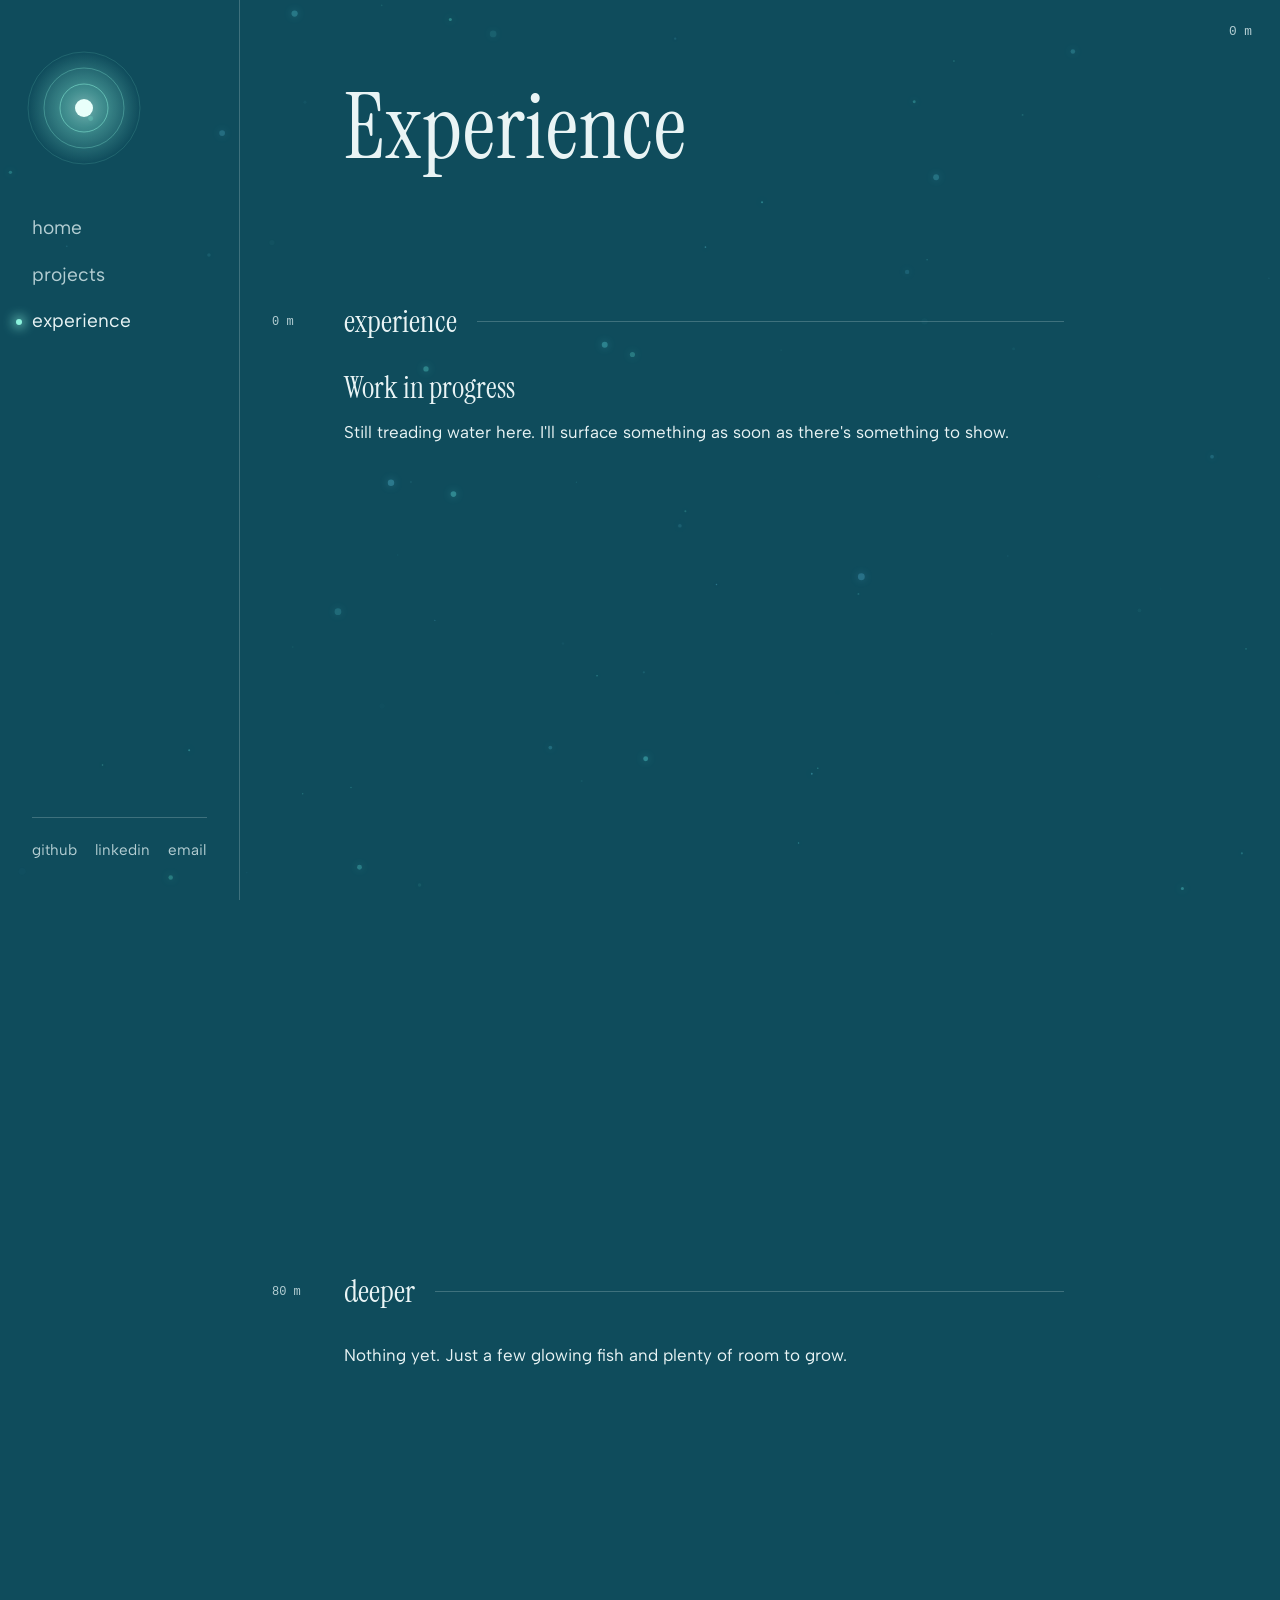
==== experience.html @ df3774f7 "Add files via upload" ====
<!DOCTYPE html>
<html lang="en">
<head>
<meta charset="utf-8">
<meta name="viewport" content="width=device-width, initial-scale=1, viewport-fit=cover">
<title>Experience | Michael Lam Huynh's website</title>
<meta name="description" content="Experience page for Michael Lam Huynh, a data science student at UC San Diego.">
<meta name="author" content="Michael Lam Huynh">
<meta name="theme-color" content="#0F4C5C">
<link rel="canonical" href="https://michaellamhuynh.dev/experience.html">
<meta property="og:type" content="website">
<meta property="og:title" content="Experience | Michael Lam Huynh's website">
<meta property="og:description" content="Experience page for Michael Lam Huynh, a data science student at UC San Diego.">
<meta property="og:url" content="https://michaellamhuynh.dev/experience.html">
<link rel="icon" href="data:image/svg+xml,&lt;svg xmlns=%22http://www.w3.org/2000/svg%22 viewBox=%220 0 100 100%22&gt;&lt;text y=%22.9em%22 font-size=%2290%22&gt;&#127754;&lt;/text&gt;&lt;/svg&gt;">
<link href="https://fonts.googleapis.com/css2?family=Albert+Sans:wght@300;400;500;600&amp;family=Instrument+Serif:ital@0;1&amp;display=swap" rel="stylesheet">
<link rel="stylesheet" href="styles.css">
</head>
<body data-depth=".95">
<canvas id="sea" aria-hidden="true"></canvas>
<div id="gauge" aria-hidden="true">0 m</div>
<div class="shell">
  <aside class="side">
    <a href="index.html" aria-label="Home">
      <svg class="orb" viewBox="0 0 120 120" aria-hidden="true">
        <defs><radialGradient id="g"><stop offset="0" stop-color="#C9FFF3"/><stop offset=".35" stop-color="#8CF3DD" stop-opacity=".7"/><stop offset="1" stop-color="#8CF3DD" stop-opacity="0"/></radialGradient></defs>
        <circle cx="60" cy="60" r="56" fill="url(#g)" opacity=".55"/>
        <circle cx="60" cy="60" r="9" fill="#E9FFFA"/>
        <g fill="none" stroke="#8CF3DD"><circle cx="60" cy="60" r="24" stroke-opacity=".5"/><circle cx="60" cy="60" r="40" stroke-opacity=".3"/><circle cx="60" cy="60" r="56" stroke-opacity=".15"/></g>
      </svg>
    </a>
    <nav class="nav" aria-label="Pages">
      <a href="index.html">home</a>
      <a href="projects.html">projects</a>
      <a aria-current="page" href="experience.html">experience</a>
    </nav>
    <div class="social">
      <a href="https://github.com/MichaelHuynh28">github</a>
      <a href="https://www.linkedin.com/in/michael-huynh-b6799438b">linkedin</a>
      <a href="mailto:michael.lam.huynh@gmail.com">email</a>
    </div>
  </aside>

  <main>
    <section id="experience">
      <div class="head">
        <h1>Experience</h1>
      </div>
      <div class="sec tall">
        <h2><span class="d">0 m</span>experience</h2>
        <div class="row">
          <h3>Work in progress</h3>
          <p class="desc">Still treading water here. I'll surface something as soon as there's something to show.</p>
        </div>
      </div>
      <div class="sec">
        <h2><span class="d">80 m</span>deeper</h2>
        <p>Nothing yet. Just a few glowing fish and plenty of room to grow.</p>
      </div>
    </section>
  </main>
</div>
<script src="site.js" defer></script>
</body>
</html>
---- styles.css ----
/* ==========================================================================
   MICHAEL'S PORTFOLIO - styles.css
   --------------------------------------------------------------------------
   TABLE OF CONTENTS (use Ctrl+F and search the number, e.g. "[3]")
     [1] Colors and basic setup
     [2] Page layout (sidebar + main area)
     [3] Sidebar (orb, nav links, social links)
     [4] Main content area and headings
     [5] Home page sections (about, experience, project rows)
     [6] Projects page (carousel, detail sections, tags)
     [7] Fade-in on scroll (projects page)
     [8] Phone and small-screen layout
     [9] Dive-in intro animation

   TIP: Units used here:
     px  = fixed size
     rem = size relative to the page's base text size (1rem is about 16px)
     %   = percent of the parent element
   ========================================================================== */


/* ==========================================================================
   [1] COLORS AND BASIC SETUP
   ========================================================================== */

/* Color variables. Change a color here and it updates everywhere. */
:root {
  --ink: #E9F4F5;                    /* main text color */
  --muted: #B4CED3;                  /* softer text (dates, captions, nav) */
  --rule: rgba(233, 244, 245, .22);  /* thin divider lines */
  --accent: #8CF3DD;                 /* glowing teal highlight */
  --mono: ui-monospace, "SF Mono", Menlo, Consolas, monospace;  /* font for depth numbers */

  /* Keeps content clear of phone notches and bars. Leave these alone. */
  box-sizing: border-box;
  padding-top: env(safe-area-inset-top, 0px);
  padding-bottom: env(safe-area-inset-bottom, 0px);
}

html {
  scroll-padding-top: env(safe-area-inset-top, 0px);
  /* TO ZOOM THE WHOLE PAGE OUT: add a line here like  font-size: 93.75%;
     (100% is normal. Smaller number = everything shrinks. Text sizes
     below use rem, so they scale with this.) */
}

/* Makes padding and borders count inside an element's width. Leave alone. */
* {
  box-sizing: border-box;
}

/* Anything with the "hidden" attribute stays hidden. */
[hidden] {
  display: none !important;
}

/* The whole page: base text color, font, size, and line spacing.
   The background color here is only a starting color; site.js changes it
   as you scroll deeper. */
body {
  margin: 0;
  background: #0F4C5C;
  color: var(--ink);
  font: 400 1.0625rem/1.7 "Albert Sans", "Helvetica Neue", Arial, sans-serif;
  /*     weight size    line-height  font family and fallbacks */
}

/* All links: color, underline style, and the fade when hovering. */
a {
  color: var(--ink);
  text-decoration-color: var(--rule);
  text-underline-offset: 4px;
  transition: text-decoration-color .2s, color .2s;
}

a:hover {
  color: var(--accent);
  text-decoration-color: var(--accent);
}

/* The outline shown when you tab through links with the keyboard. */
a:focus-visible {
  outline: 2px solid var(--accent);
  outline-offset: 3px;
  border-radius: 2px;
}


/* ==========================================================================
   [2] PAGE LAYOUT (sidebar + main area)
   ========================================================================== */

/* The glowing particles. This canvas sits behind everything and fills the
   screen. pointer-events:none lets clicks pass through it. */
#sea {
  position: fixed;
  inset: 0;
  width: 100%;
  height: 100%;
  pointer-events: none;
  z-index: 0;
}

/* The depth gauge in the top right ("0 m" to "200 m"). */
#gauge {
  position: fixed;
  top: calc(24px + env(safe-area-inset-top, 0px));
  right: 28px;          /* distance from the right edge of the window */
  z-index: 3;
  font: 500 .8rem var(--mono);
  color: var(--muted);
}

/* The two-column layout: sidebar on the left, content on the right.
   240px is the sidebar's width. "1fr" means "all remaining space".
   TO MOVE THE SIDEBAR AWAY FROM THE LEFT EDGE: add these two lines inside
   this block to center the whole layout:
       max-width: 1200px;   (smaller number = sidebar sits further right)
       margin: 0 auto; */
.shell {
  display: grid;
  grid-template-columns: 240px 1fr;
  max-width: 2000px;
  margin: 0 auto;
  min-height: 100vh;
  position: relative;
  z-index: 1;
}


/* ==========================================================================
   [3] SIDEBAR
   ========================================================================== */

/* The sidebar itself. "sticky" keeps it in place while the page scrolls. */
.side {
  position: sticky;
  top: 0;
  height: 100vh;
  padding: 48px 32px 36px;   /* top, left/right, bottom spacing */
  border-right: 1px solid var(--rule);   /* the thin line beside it */
  display: flex;
  flex-direction: column;
  gap: 44px;                 /* space between orb, nav, and social links */
}

/* The glowing orb at the top. */
.orb {
  display: block;
  width: 120px;
  height: 120px;
  margin-left: -8px;
}

/* The list of page links (home, projects, experience). */
.nav {
  display: flex;
  flex-direction: column;
  gap: 14px;   /* space between links */
}

/* Each nav link. The transition makes the slide and glow smooth. */
.nav a {
  text-decoration: none;
  color: var(--muted);
  font-size: 1.2rem;
  position: relative;
  align-self: flex-start;
  transition: transform .3s ease, color .3s ease, text-shadow .3s ease;
}

/* The small glowing dot that appears left of a link. Hidden until hover. */
.nav a::before {
  content: "";
  position: absolute;
  left: -16px;
  top: 50%;
  width: 6px;
  height: 6px;
  margin-top: -3px;
  border-radius: 50%;
  background: var(--accent);
  opacity: 0;
  transform: scale(.3);
  transition: opacity .3s ease, transform .3s ease, box-shadow .3s ease;
}

/* Hover (or keyboard focus): the link slides right 8px and glows. */
.nav a:hover,
.nav a:focus-visible {
  color: var(--ink);
  transform: translateX(8px);
  text-shadow: 0 0 14px rgba(140, 243, 221, .75);
}

/* On hover, the dot appears and glows. */
.nav a:hover::before,
.nav a:focus-visible::before {
  opacity: .7;
  transform: scale(1);
  box-shadow: 0 0 10px var(--accent);
}

/* The link for the page you're currently on: bright text and a glowing dot. */
.nav a[aria-current="page"] {
  color: var(--ink);
}

.nav a[aria-current="page"]::before {
  opacity: 1;
  transform: scale(1);
  box-shadow: 0 0 12px 2px var(--accent);
}

/* The github / linkedin / email links at the bottom of the sidebar.
   margin-top:auto pushes them to the bottom. */
.social {
  margin-top: auto;
  display: flex;
  gap: 18px;
  border-top: 1px solid var(--rule);
  padding-top: 20px;
  font-size: .95rem;
}

.social a {
  color: var(--muted);
  text-decoration: none;
  display: inline-block;
  transition: transform .3s ease, color .3s ease, text-shadow .3s ease;
}

/* Hover: the social link lifts up 3px and glows teal. */
.social a:hover,
.social a:focus-visible {
  color: var(--accent);
  transform: translateY(-3px);
  text-shadow: 0 0 12px rgba(140, 243, 221, .8);
}

/* For people whose devices ask for less motion: turn off the sliding. */
@media (prefers-reduced-motion: reduce) {
  .nav a,
  .social a {
    transition: none;
  }

  .nav a:hover,
  .nav a:focus-visible,
  .social a:hover,
  .social a:focus-visible {
    transform: none;
  }
}


/* ==========================================================================
   [4] MAIN CONTENT AREA AND HEADINGS
   ========================================================================== */

/* The content area to the right of the sidebar.
   Padding order: top, right, bottom, left. The large left padding (104px)
   leaves room for the depth markers in the margin. The big bottom padding
   lets you scroll far enough to reach the deepest color. */
main {
  padding: 80px 56px 36vh 104px;
  max-width: 900px;
}

/* Heading fonts: Instrument Serif for the name, section titles, and
   project titles. */
h1,
.sec h2,
.row h3 {
  font-family: "Instrument Serif", Georgia, "Times New Roman", serif;
  font-weight: 400;
}

/* The big name title. letter-spacing is the gap between letters (raised
   a little because it looked squished before). clamp(smallest, ideal,
   largest) lets the size shrink on small screens. */
h1 {
  font-size: clamp(3rem, 8vw, 5.6rem);
  letter-spacing: .01em;
  line-height: 1.08;
  margin: 0 0 24px;
}

/* The block holding the page title. margin-bottom is the gap below it. */
.head {
  margin-bottom: 128px;
}

/* The small gray line under "Projects" ("Newest near the surface..."). */
.hint {
  color: var(--muted);
  margin: 0;
}

/* One section of a page (about, experience, projects, contact).
   margin-bottom is the empty space before the next section, which is what
   makes you scroll "deeper" between sections. */
.sec {
  margin-bottom: 160px;
  max-width: 720px;
}

/* Section titles (about, experience, ...) with a line stretching after them. */
.sec h2 {
  position: relative;
  display: flex;
  align-items: center;
  gap: 20px;
  font-size: 1.95rem;
  line-height: 1.1;
  margin: 0 0 32px;
}

/* The thin horizontal line after each section title. */
.sec h2::after {
  content: "";
  flex: 1;
  height: 1px;
  background: var(--rule);
}

/* The depth marker ("15 m") sitting in the left margin beside a heading.
   left:-72px puts it 72px to the left of the heading. */
.d {
  position: absolute;
  left: -72px;
  top: 50%;
  transform: translateY(-50%);
  font: 500 .75rem var(--mono);
  color: var(--muted);
  white-space: nowrap;
}

/* Regular paragraphs. max-width keeps lines a comfortable length to read. */
p {
  margin: 0 0 14px;
  max-width: 62ch;
}


/* ==========================================================================
   [5] HOME PAGE SECTIONS
   ========================================================================== */

/* The two intro paragraphs in "about" (bigger and lighter than normal). */
.about {
  font-size: 1.25rem;
  line-height: 1.65;
  font-weight: 300;
}

/* One entry (a project or experience item) on the home page.
   It's a grid with two columns: the title (left) and the date (right). */
.row {
  display: grid;
  grid-template-columns: 1fr auto;
  gap: 2px 24px;
  margin-bottom: 72px;   /* space between entries */
}

/* The entry's title (e.g. "Safe Harbor"). */
.row h3 {
  font-size: 1.9rem;
  line-height: 1.15;
  margin: 0;
}

/* The date on the right (e.g. "Apr 2026"). */
.row .date {
  font: 500 .8rem var(--mono);
  color: var(--muted);
  align-self: center;
}

/* The gray line under the title ("DataHacks 2026, 48 hours, with ..."). */
.row .meta {
  grid-column: 1 / -1;   /* span the full width */
  color: var(--muted);
  margin: 0;
}

/* The short description. */
.row .desc {
  grid-column: 1 / -1;
  margin: 10px 0 8px;
}

/* The links under an entry ("Full details", "Devpost"). */
.row .links {
  grid-column: 1 / -1;
  display: flex;
  gap: 20px;
}

/* The row of links in the contact section (email, linkedin, ...). */
.contact {
  display: flex;
  flex-wrap: wrap;
  gap: 8px 28px;
  font-size: 1.15rem;
}


/* ==========================================================================
   [6] PROJECTS PAGE
   ========================================================================== */

/* ---- Screenshot carousel ---- */

/* The carousel box. */
.carousel {
  position: relative;
  margin: 0 0 20px;
  max-width: 720px;
}

/* The scrolling strip that holds the screenshots. Slides snap into place
   as you swipe. The scrollbar is hidden. */
.slides {
  display: flex;
  overflow-x: auto;
  scroll-snap-type: x mandatory;
  scrollbar-width: none;
  border-radius: 4px;
  border: 1px solid var(--rule);
}

/* Hides the scrollbar in Chrome, Safari, and Brave. */
.slides::-webkit-scrollbar {
  display: none;
}

/* One slide (screenshot + caption). Each takes the full width. */
.slide {
  flex: 0 0 100%;
  scroll-snap-align: center;
  margin: 0;
  background: #02080F;
}

/* The picture area. aspect-ratio keeps every slide the same shape. */
.slide .frame {
  aspect-ratio: 16 / 10;
  display: flex;
  align-items: center;
  justify-content: center;
}

.slide img {
  max-width: 100%;
  max-height: 100%;
  display: block;
}

/* The caption under each screenshot. */
.slide figcaption {
  padding: 10px 14px;
  font-size: .92rem;
  color: var(--muted);
  border-top: 1px solid var(--rule);
}

/* The round previous / next arrow buttons. */
.cbtn {
  position: absolute;
  top: calc(50% - 28px);
  width: 40px;
  height: 40px;
  border-radius: 50%;
  border: 1px solid var(--rule);
  background: rgba(2, 12, 20, .7);
  color: var(--ink);
  font-size: 1.4rem;
  line-height: 1;
  cursor: pointer;
  transition: box-shadow .3s, color .3s;
}

/* Hover: the arrow button glows. */
.cbtn:hover,
.cbtn:focus-visible {
  color: var(--accent);
  box-shadow: 0 0 12px rgba(140, 243, 221, .7);
  outline: none;
}

.cbtn.prev { left: 10px; }
.cbtn.next { right: 10px; }

/* The small dots under the carousel showing which slide you're on. */
.dots {
  display: flex;
  gap: 8px;
  justify-content: center;
  margin-top: 10px;
}

.dots span {
  width: 7px;
  height: 7px;
  border-radius: 50%;
  background: var(--rule);
  transition: background .3s;
}

/* The dot for the current slide. */
.dots span.on {
  background: var(--accent);
}

/* ---- Project detail sections ---- */

/* Makes the "Experience" page's first section tall (90% of window height). */
.sec.tall {
  min-height: 90vh;
}

/* One block inside a project ("The question", "How we built it", ...). */
.part {
  margin: 0 0 56px;
}

/* Bullet lists (Limitations). */
.part ul.plain {
  margin: 0 0 14px;
  padding-left: 1.1em;
  max-width: 62ch;
}

.part ul.plain li {
  margin-bottom: 8px;   /* space between bullets */
}

/* The small bold titles inside a project ("What it does", ...). */
.part h3 {
  font-size: 1.05rem;
  font-weight: 600;
  margin: 0 0 6px;
}

/* The row of rounded tags (Python, PyTorch, ...). */
.tools {
  display: flex;
  flex-wrap: wrap;
  gap: 8px;
  padding: 0;
  list-style: none;
  margin: 6px 0 14px;
}

.tools li {
  border: 1px solid var(--rule);
  border-radius: 99px;   /* makes the pill shape */
  padding: 2px 12px;
  font-size: .9rem;
  color: var(--muted);
}

/* A video box. Not used right now (the embed didn't load, so the page
   links to the video instead), but kept in case you add one later. */
.video {
  position: relative;
  aspect-ratio: 16 / 9;
  max-width: 640px;
  margin: 0 0 10px;
  background: #02080F;
  border-radius: 4px;
  overflow: hidden;
}

.video iframe {
  position: absolute;
  inset: 0;
  width: 100%;
  height: 100%;
  border: 0;
}


/* ==========================================================================
   [7] FADE-IN ON SCROLL (projects page)
   Elements with class "rv" start invisible and slightly lower, then fade
   in and rise when scrolled into view. site.js adds the "in" class.
   1.1s is how long the fade takes. Make it bigger for slower.
   ========================================================================== */

#projects.rv-on .rv {
  opacity: 0;
  transform: translateY(20px);
  transition: opacity 1.1s ease, transform 1.1s ease;
}

#projects.rv-on .rv.in {
  opacity: 1;
  transform: none;
}


/* ==========================================================================
   [8] PHONE AND SMALL-SCREEN LAYOUT
   Everything in this block only applies when the window is 820px wide or
   less. It stacks the sidebar on top of the content.
   ========================================================================== */

@media (max-width: 820px) {

  /* One column instead of two. */
  .shell {
    grid-template-columns: 1fr;
  }

  /* The sidebar becomes a normal top bar instead of sticking to the side. */
  .side {
    position: static;
    height: auto;
    padding: 24px 20px 8px;
    border: 0;
    gap: 16px;
  }

  /* Smaller orb. */
  .orb {
    width: 72px;
    height: 72px;
  }

  /* Nav links in a row instead of a column. */
  .nav {
    flex-direction: row;
    gap: 20px;
  }

  /* No glowing dot or sliding on phones. */
  .nav a::before {
    display: none;
  }

  .nav a:hover,
  .nav a:focus-visible {
    transform: none;
  }

  /* Current page is shown with an underline instead of a dot. */
  .nav a[aria-current="page"] {
    text-decoration: underline;
    text-decoration-color: var(--accent);
    text-underline-offset: 6px;
  }

  .social {
    margin-top: 0;
    border: 0;
    padding-top: 0;
  }

  /* Less padding around the content. */
  main {
    padding: 32px 20px 36vh;
  }

  /* Hide the depth markers in the margin (no room on phones). */
  .d {
    display: none;
  }

  /* Tighter spacing between sections. */
  .head { margin-bottom: 88px; }
  .sec  { margin-bottom: 112px; }
}


/* ==========================================================================
   [9] DIVE-IN INTRO ANIMATION
   The bright-to-deep-blue screen with bubbles on your first visit.
   ========================================================================== */

/* Hidden by default. It only shows when the page has the "diving" class,
   which a small script at the top of index.html adds on first load. */
#dive {
  display: none;
}

/* While diving: a full-screen gradient (bright surface to deep blue) that
   slides upward (divebg, 2.4s) and then fades out (divefade, 2.9s total). */
.diving #dive {
  display: block;
  position: fixed;
  inset: 0;
  z-index: 100;
  overflow: hidden;
  background: linear-gradient(#c9f3f5 0%, #5fc3d1 18%, #1d7f93 40%, #0F4C5C 70%, #0F4C5C 100%);
  background-size: 100% 400%;
  animation: divebg 2.4s cubic-bezier(.6, 0, .4, 1) forwards, divefade 2.9s ease forwards;
}

/* The gradient slides from the top color to the bottom color. */
@keyframes divebg {
  from { background-position: 50% 0; }
  to   { background-position: 50% 100%; }
}

/* Fully visible, then fades out at the very end. */
@keyframes divefade {
  0%, 84% { opacity: 1; visibility: visible; }
  100%    { opacity: 0; visibility: hidden; }
}

/* The rising bubbles (created by site.js). */
#dive i {
  position: absolute;
  bottom: -40px;
  border-radius: 50%;
  border: 1.5px solid rgba(255, 255, 255, .75);
  background: radial-gradient(circle at 30% 30%, rgba(255, 255, 255, .7), rgba(255, 255, 255, .08) 60%);
  animation: bub linear forwards;
}

/* Each bubble floats up past the top of the screen. */
@keyframes bub {
  to { transform: translateY(-115vh); }
}

/* No intro at all for people who prefer reduced motion. */
@media (prefers-reduced-motion: reduce) {
  .diving #dive {
    display: none;
  }
}
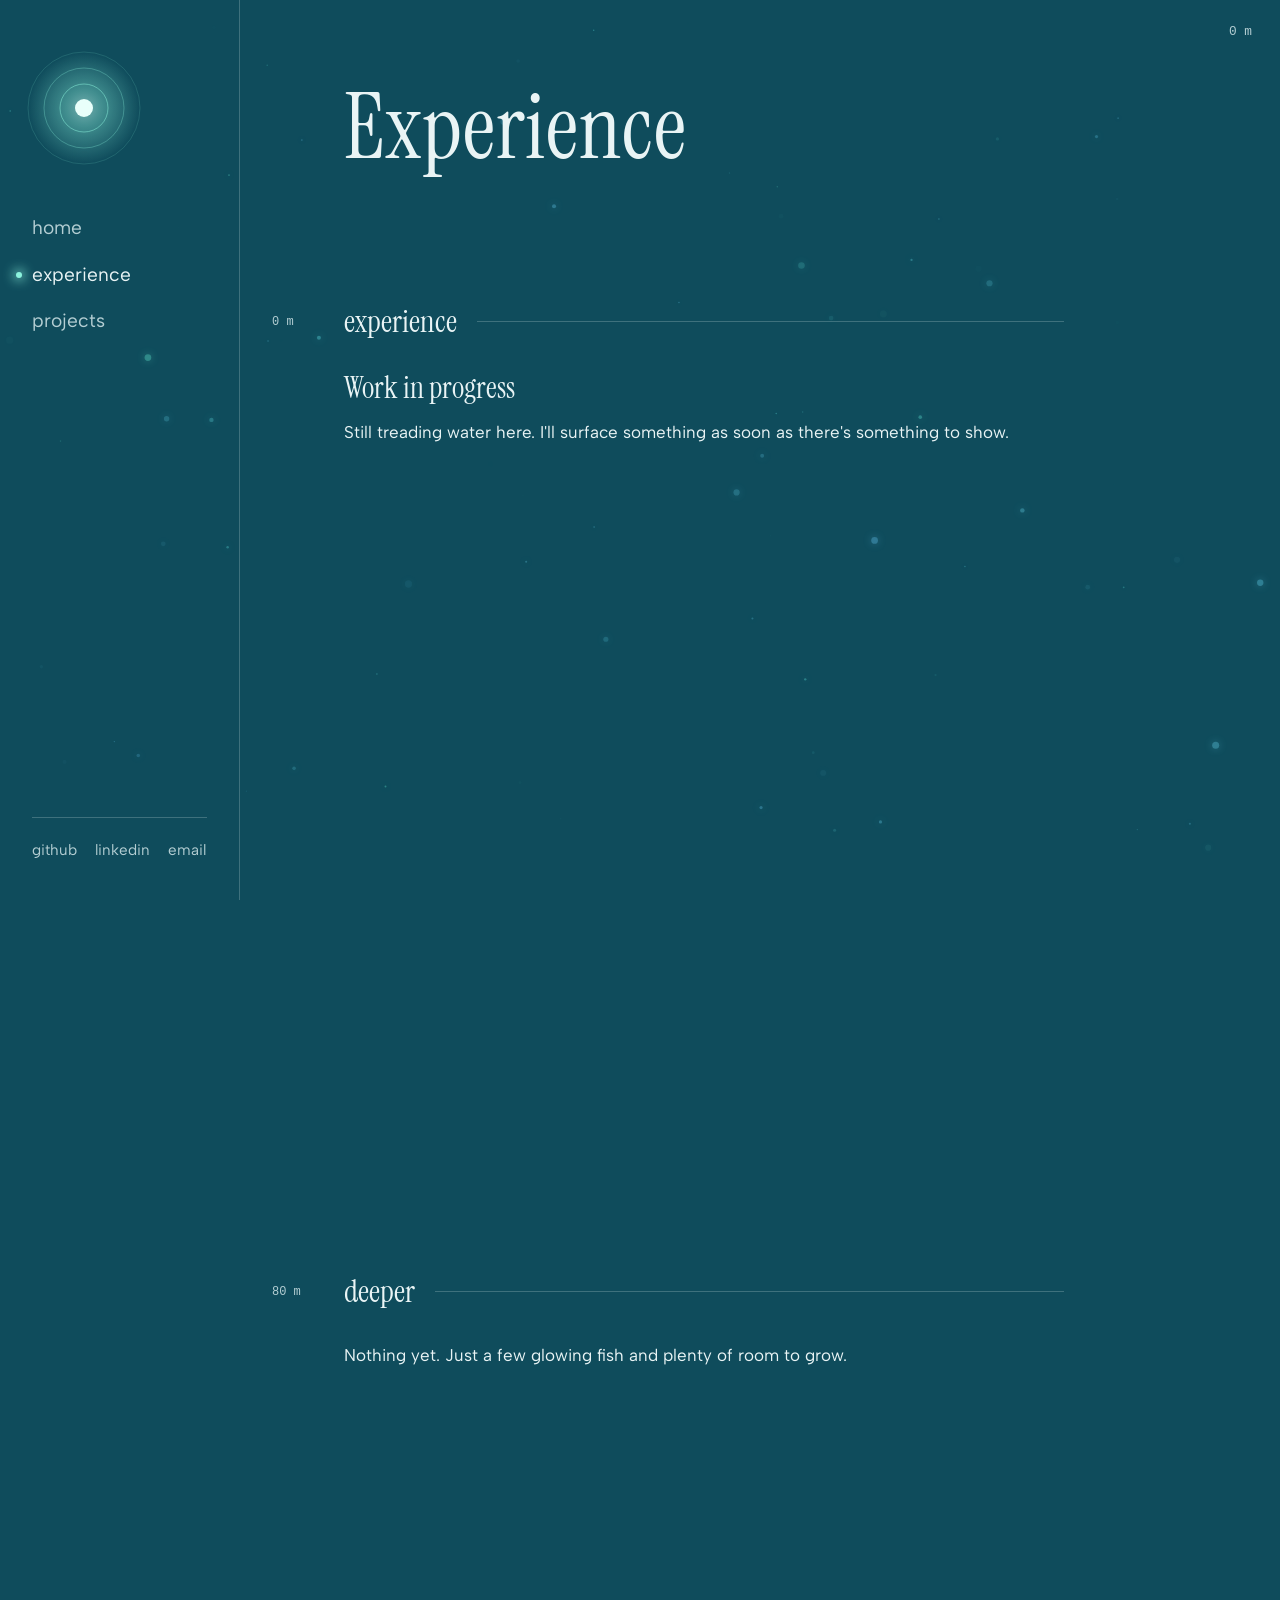
==== commit 2f69f0de: "Restore projects link in navigation" ====
--- a/experience.html
+++ b/experience.html
@@ -31,8 +31,8 @@
     </a>
     <nav class="nav" aria-label="Pages">
       <a href="index.html">home</a>
+      <a aria-current="page" href="experience.html">experience</a>
       <a href="projects.html">projects</a>
-      <a aria-current="page" href="experience.html">experience</a>
     </nav>
     <div class="social">
       <a href="https://github.com/MichaelHuynh28">github</a>
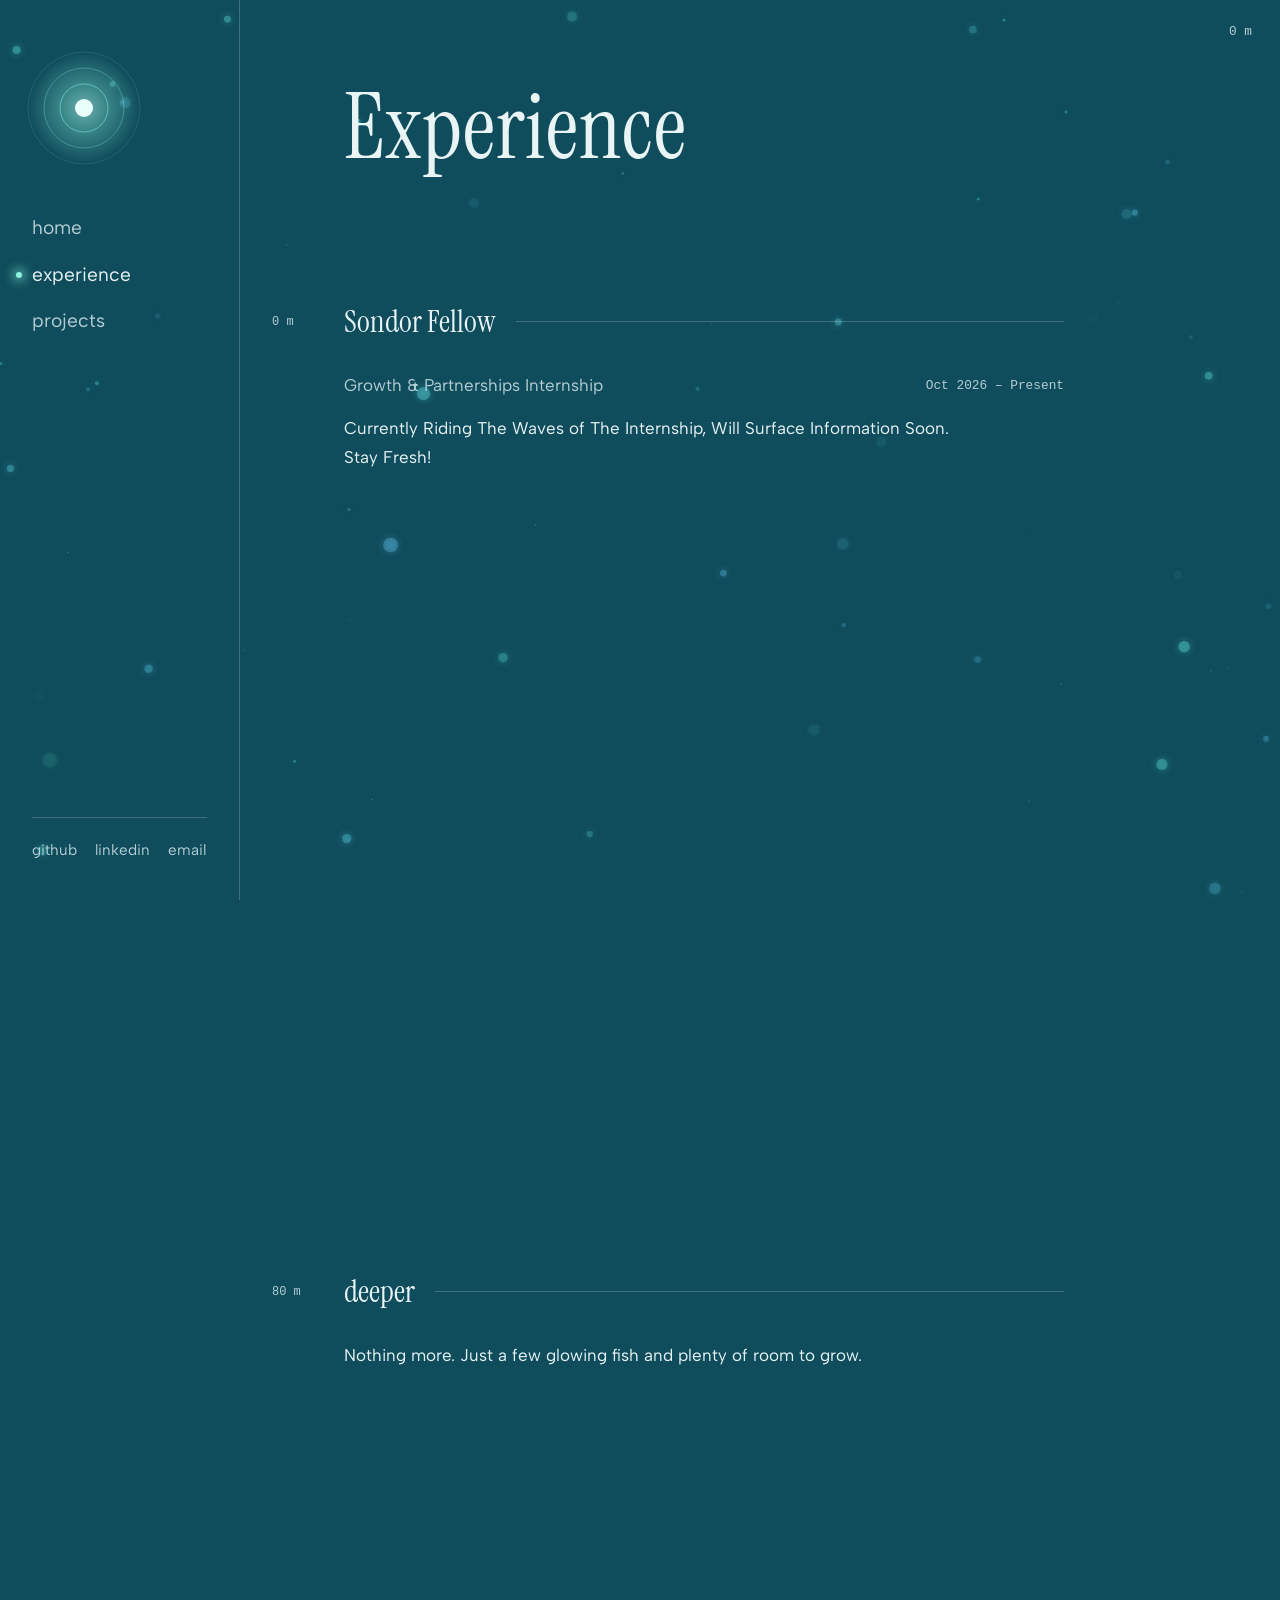
==== commit 42a32be2: "Revise experience details and internship description Updated experience section to reflect current i" ====
--- a/experience.html
+++ b/experience.html
@@ -47,15 +47,16 @@
         <h1>Experience</h1>
       </div>
       <div class="sec tall">
-        <h2><span class="d">0 m</span>experience</h2>
-        <div class="row">
-          <h3>Work in progress</h3>
-          <p class="desc">Still treading water here. I'll surface something as soon as there's something to show.</p>
+        <h2><span class="d">0 m</span>Sondor Fellow</h2>
+        <div class="row" style="margin-bottom:14px">
+          <p style="color:var(--muted); margin:0">Growth &amp; Partnerships Internship</p>
+          <span class="date">Oct 2026 – Present</span>
         </div>
+        <p>Currently Riding The Waves of The Internship, Will Surface Information Soon. Stay&nbsp;Fresh!</p>
       </div>
       <div class="sec">
         <h2><span class="d">80 m</span>deeper</h2>
-        <p>Nothing yet. Just a few glowing fish and plenty of room to grow.</p>
+        <p>Nothing more. Just a few glowing fish and plenty of room to grow.</p>
       </div>
     </section>
   </main>
--- a/styles.css
+++ b/styles.css
@@ -731,3 +731,8 @@
     display: none;
   }
 }
+
+/* copied-email message */
+.toast{position:fixed;left:50%;bottom:calc(28px + env(safe-area-inset-bottom,0px));transform:translate(-50%,12px);z-index:50;padding:10px 18px;border-radius:99px;background:rgba(2,12,20,.88);border:1px solid var(--rule);color:var(--ink);font-size:.95rem;text-align:center;max-width:calc(100vw - 32px);opacity:0;pointer-events:none;transition:opacity .25s ease,transform .25s ease}
+.toast.on{opacity:1;transform:translate(-50%,0)}
+@media (prefers-reduced-motion:reduce){.toast{transition:none}}
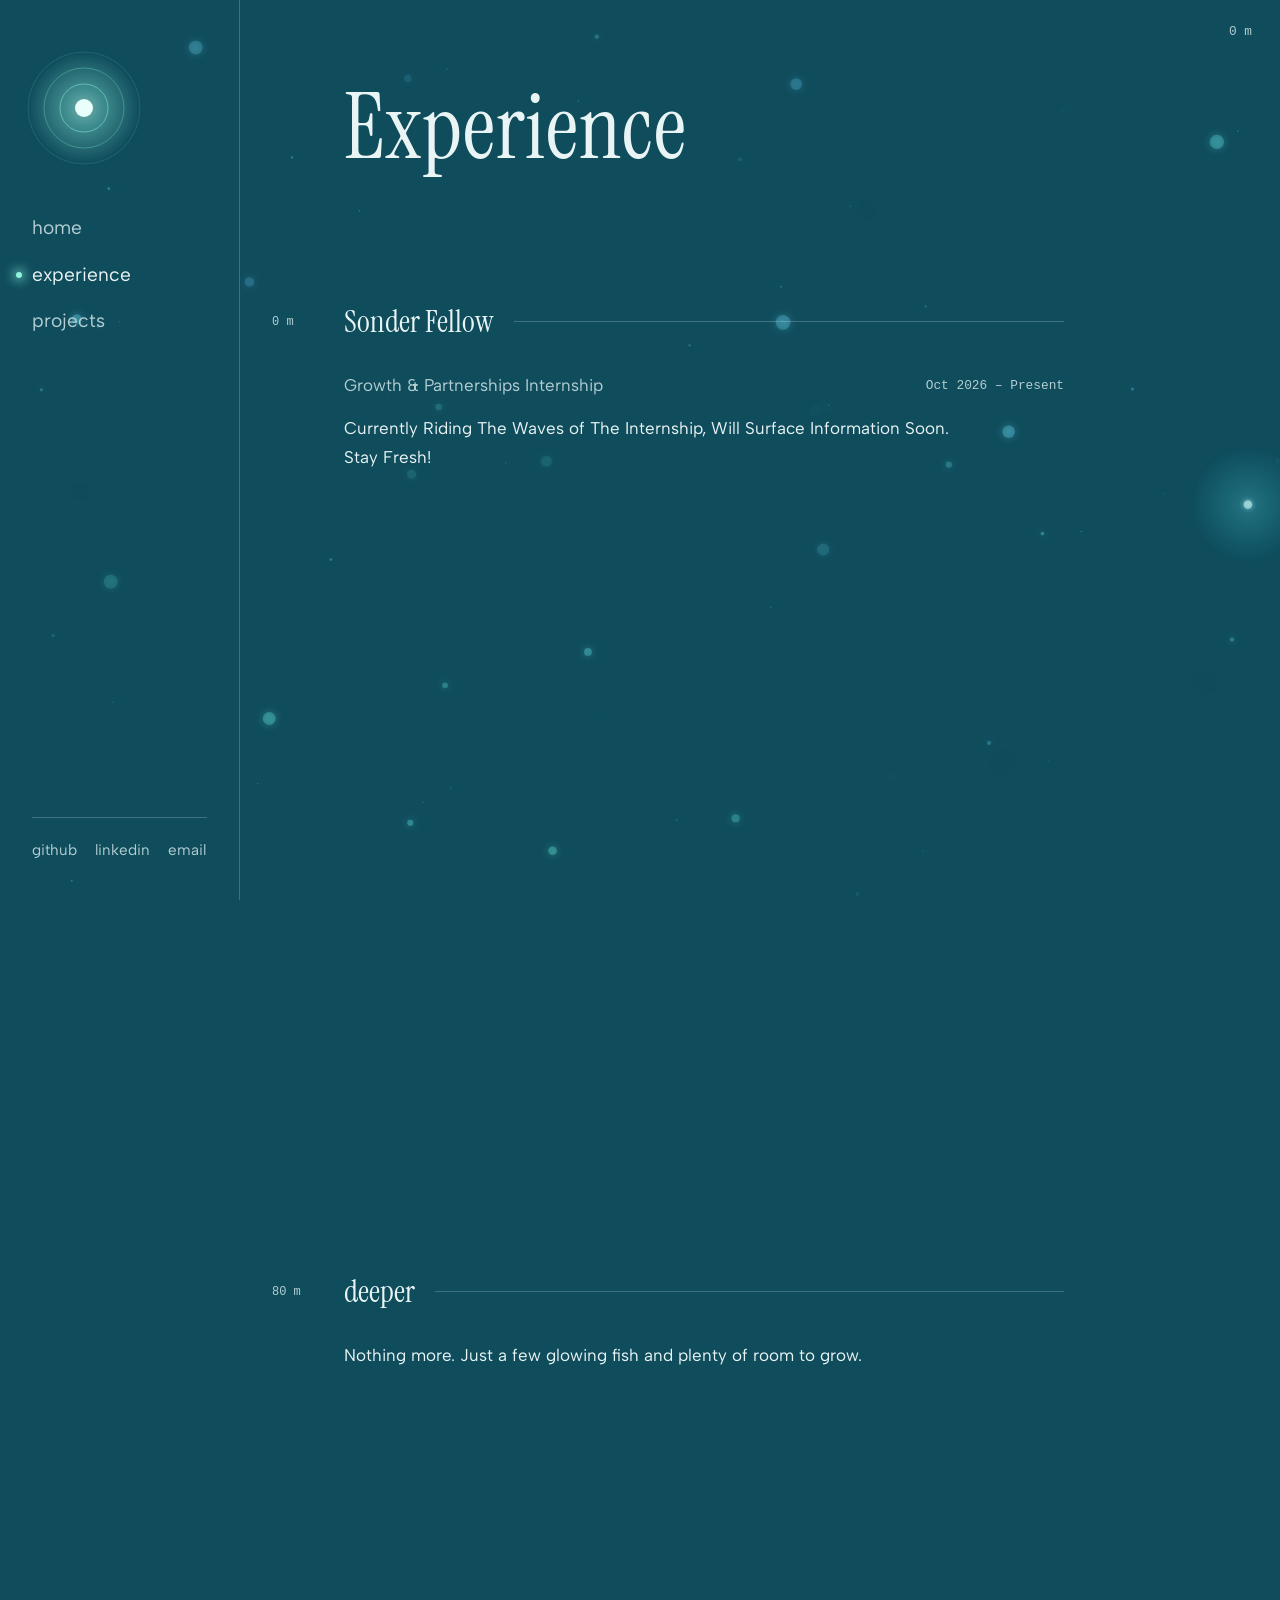
==== commit 19042e49: "Correct typo from 'Sondor' to 'Sonder' in experience.html" ====
--- a/experience.html
+++ b/experience.html
@@ -47,7 +47,7 @@
         <h1>Experience</h1>
       </div>
       <div class="sec tall">
-        <h2><span class="d">0 m</span>Sondor Fellow</h2>
+        <h2><span class="d">0 m</span>Sonder Fellow</h2>
         <div class="row" style="margin-bottom:14px">
           <p style="color:var(--muted); margin:0">Growth &amp; Partnerships Internship</p>
           <span class="date">Oct 2026 – Present</span>
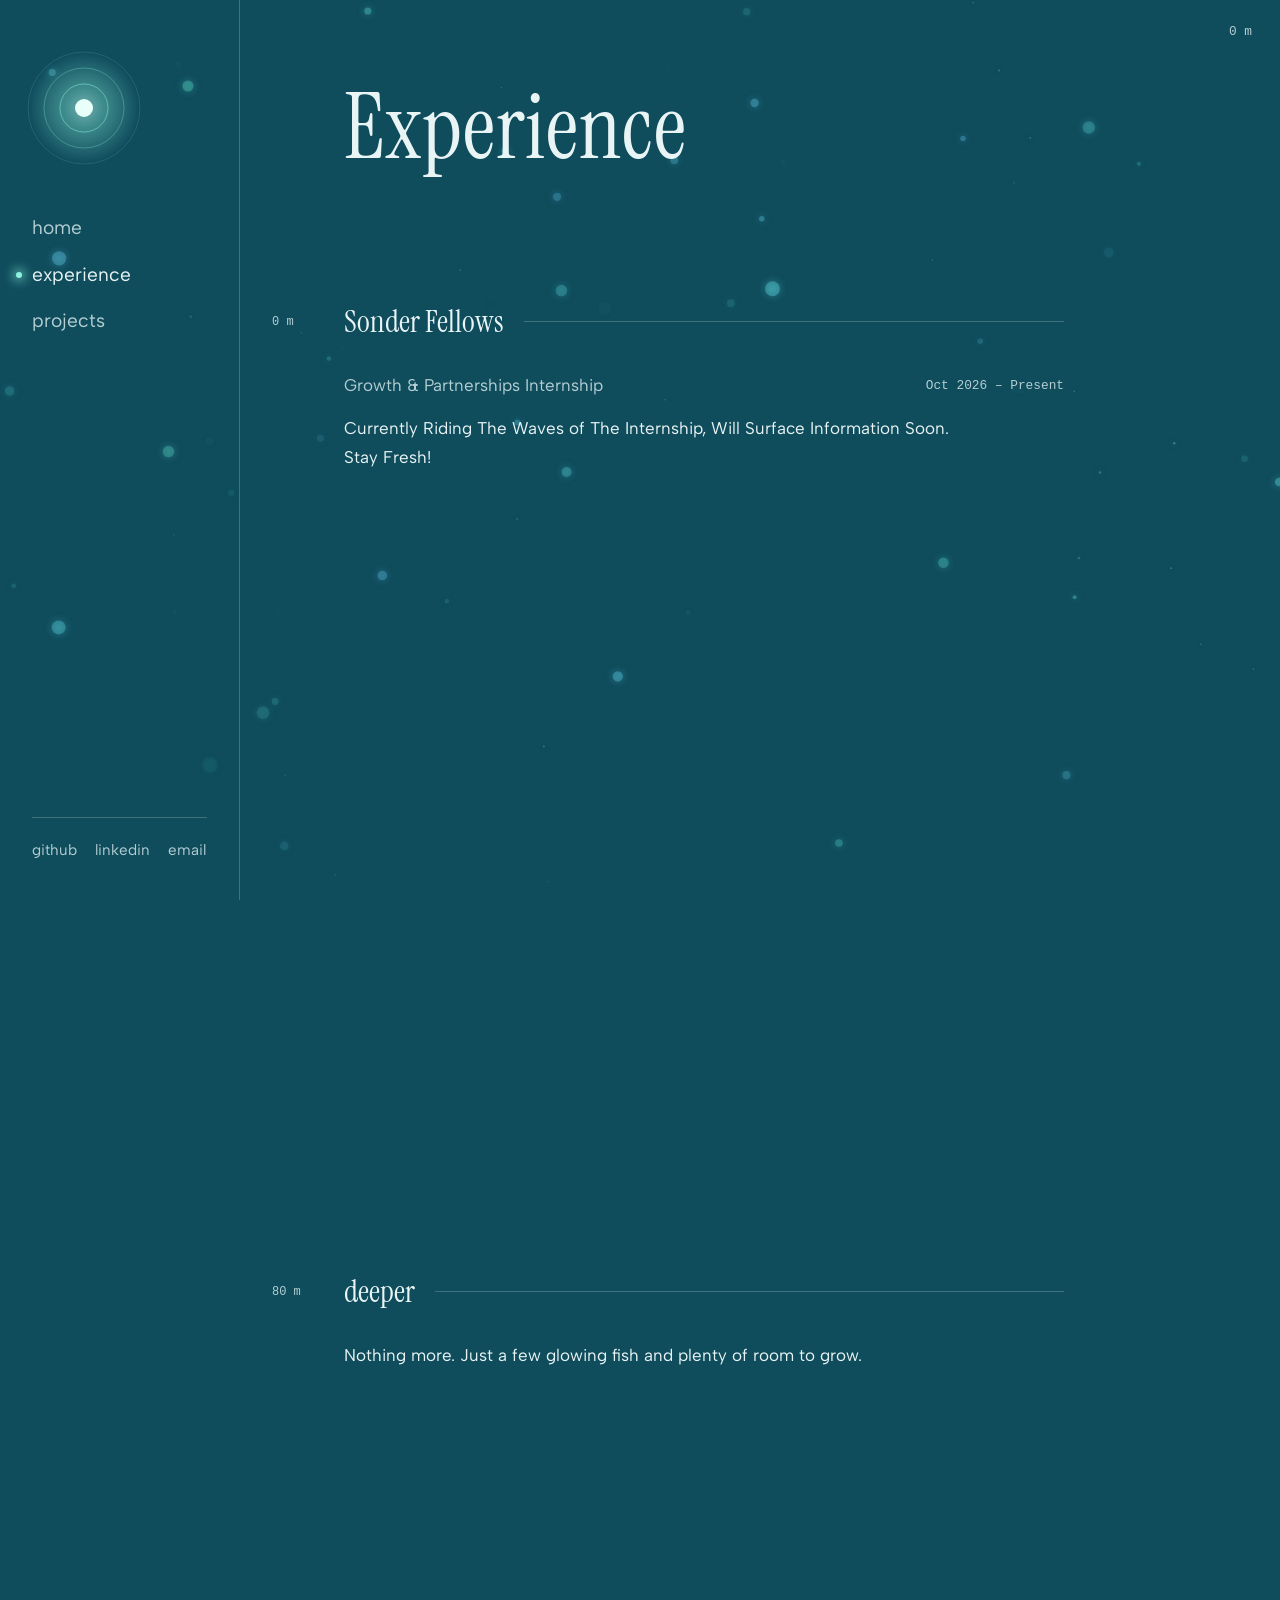
==== commit 808e93ca: "Correct 'Sonder Fellow' to 'Sonder Fellows'" ====
--- a/experience.html
+++ b/experience.html
@@ -47,7 +47,7 @@
         <h1>Experience</h1>
       </div>
       <div class="sec tall">
-        <h2><span class="d">0 m</span>Sonder Fellow</h2>
+        <h2><span class="d">0 m</span>Sonder Fellows</h2>
         <div class="row" style="margin-bottom:14px">
           <p style="color:var(--muted); margin:0">Growth &amp; Partnerships Internship</p>
           <span class="date">Oct 2026 – Present</span>
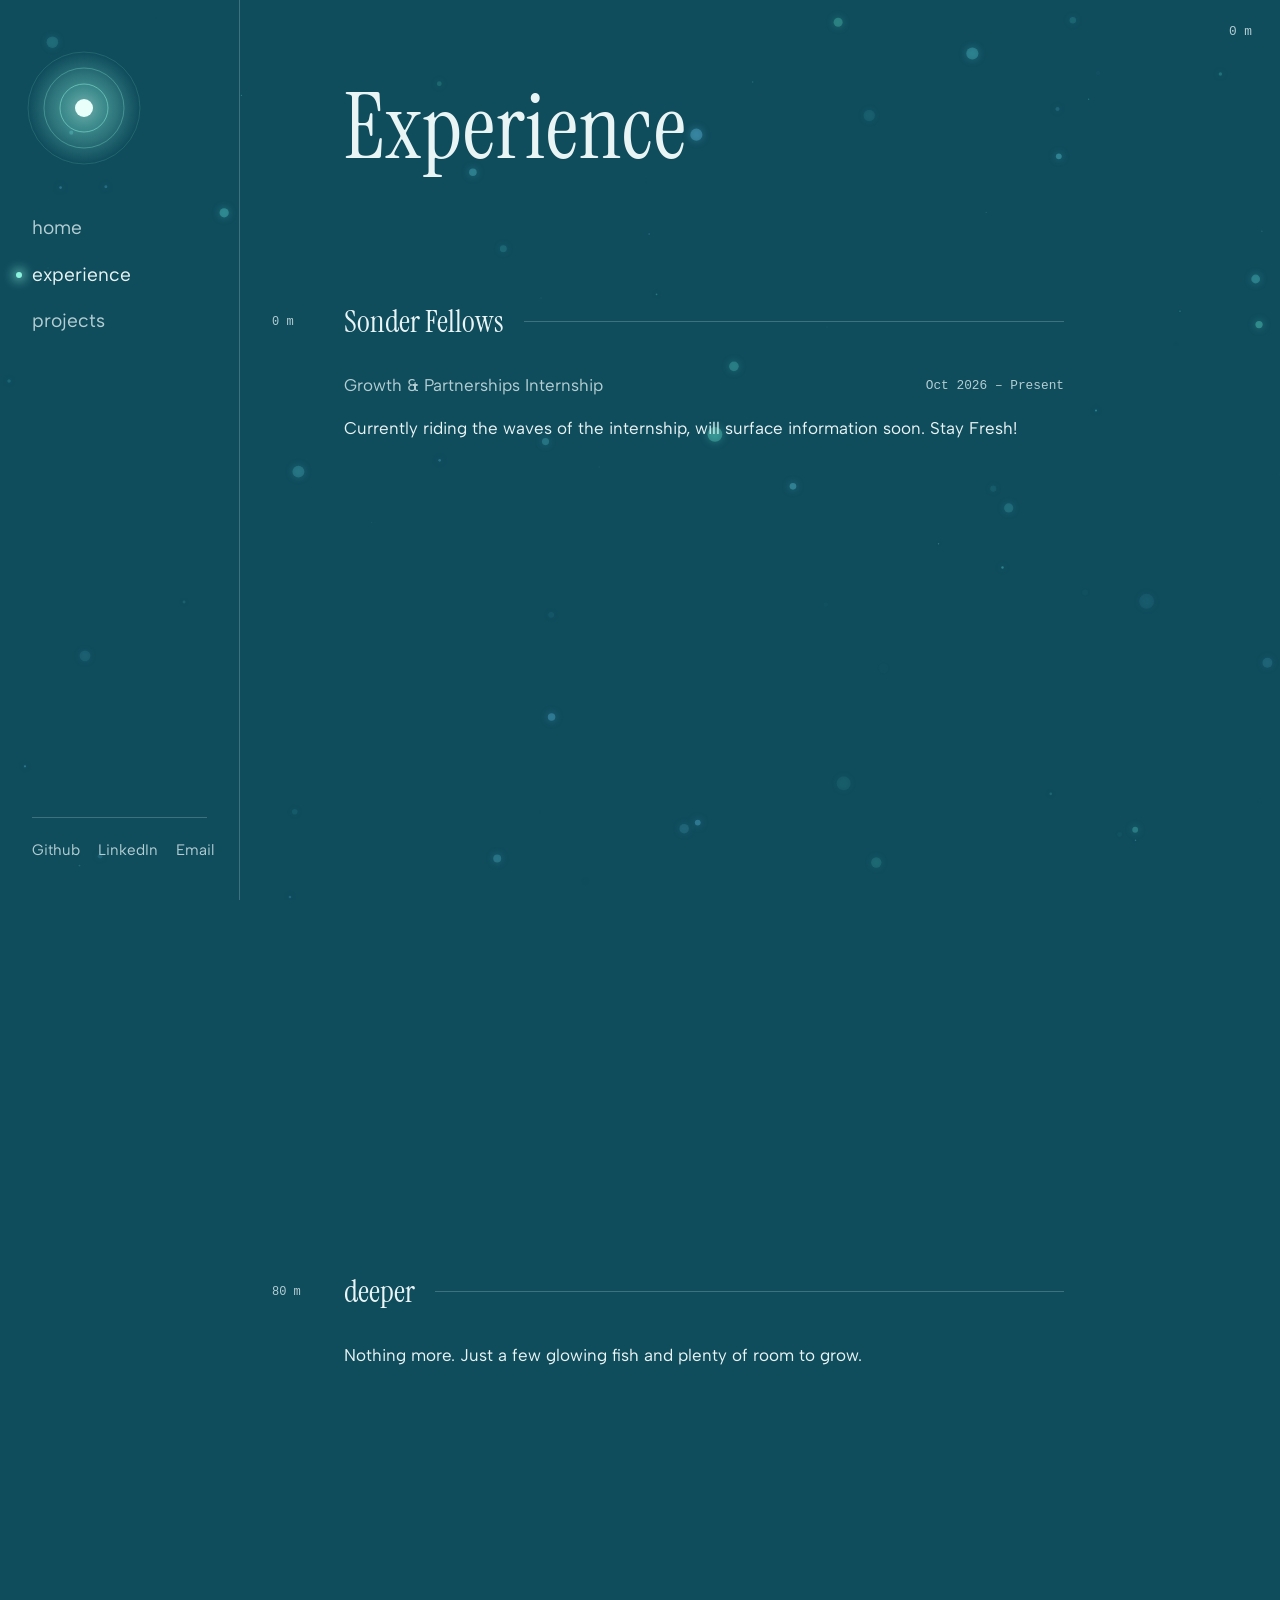
==== commit 93782ebc: "Fix social links casing and internship description Updated social media links to use proper casing a" ====
--- a/experience.html
+++ b/experience.html
@@ -35,9 +35,9 @@
       <a href="projects.html">projects</a>
     </nav>
     <div class="social">
-      <a href="https://github.com/MichaelHuynh28">github</a>
-      <a href="https://www.linkedin.com/in/michael-huynh-b6799438b">linkedin</a>
-      <a href="mailto:michael.lam.huynh@gmail.com">email</a>
+      <a href="https://github.com/MichaelHuynh28">Github</a>
+      <a href="https://www.linkedin.com/in/michael-huynh-b6799438b">LinkedIn</a>
+      <a href="mailto:michael.lam.huynh@gmail.com">Email</a>
     </div>
   </aside>
 
@@ -52,7 +52,7 @@
           <p style="color:var(--muted); margin:0">Growth &amp; Partnerships Internship</p>
           <span class="date">Oct 2026 – Present</span>
         </div>
-        <p>Currently Riding The Waves of The Internship, Will Surface Information Soon. Stay&nbsp;Fresh!</p>
+        <p>Currently riding the waves of the internship, will surface information soon. Stay&nbsp;Fresh!</p>
       </div>
       <div class="sec">
         <h2><span class="d">80 m</span>deeper</h2>
